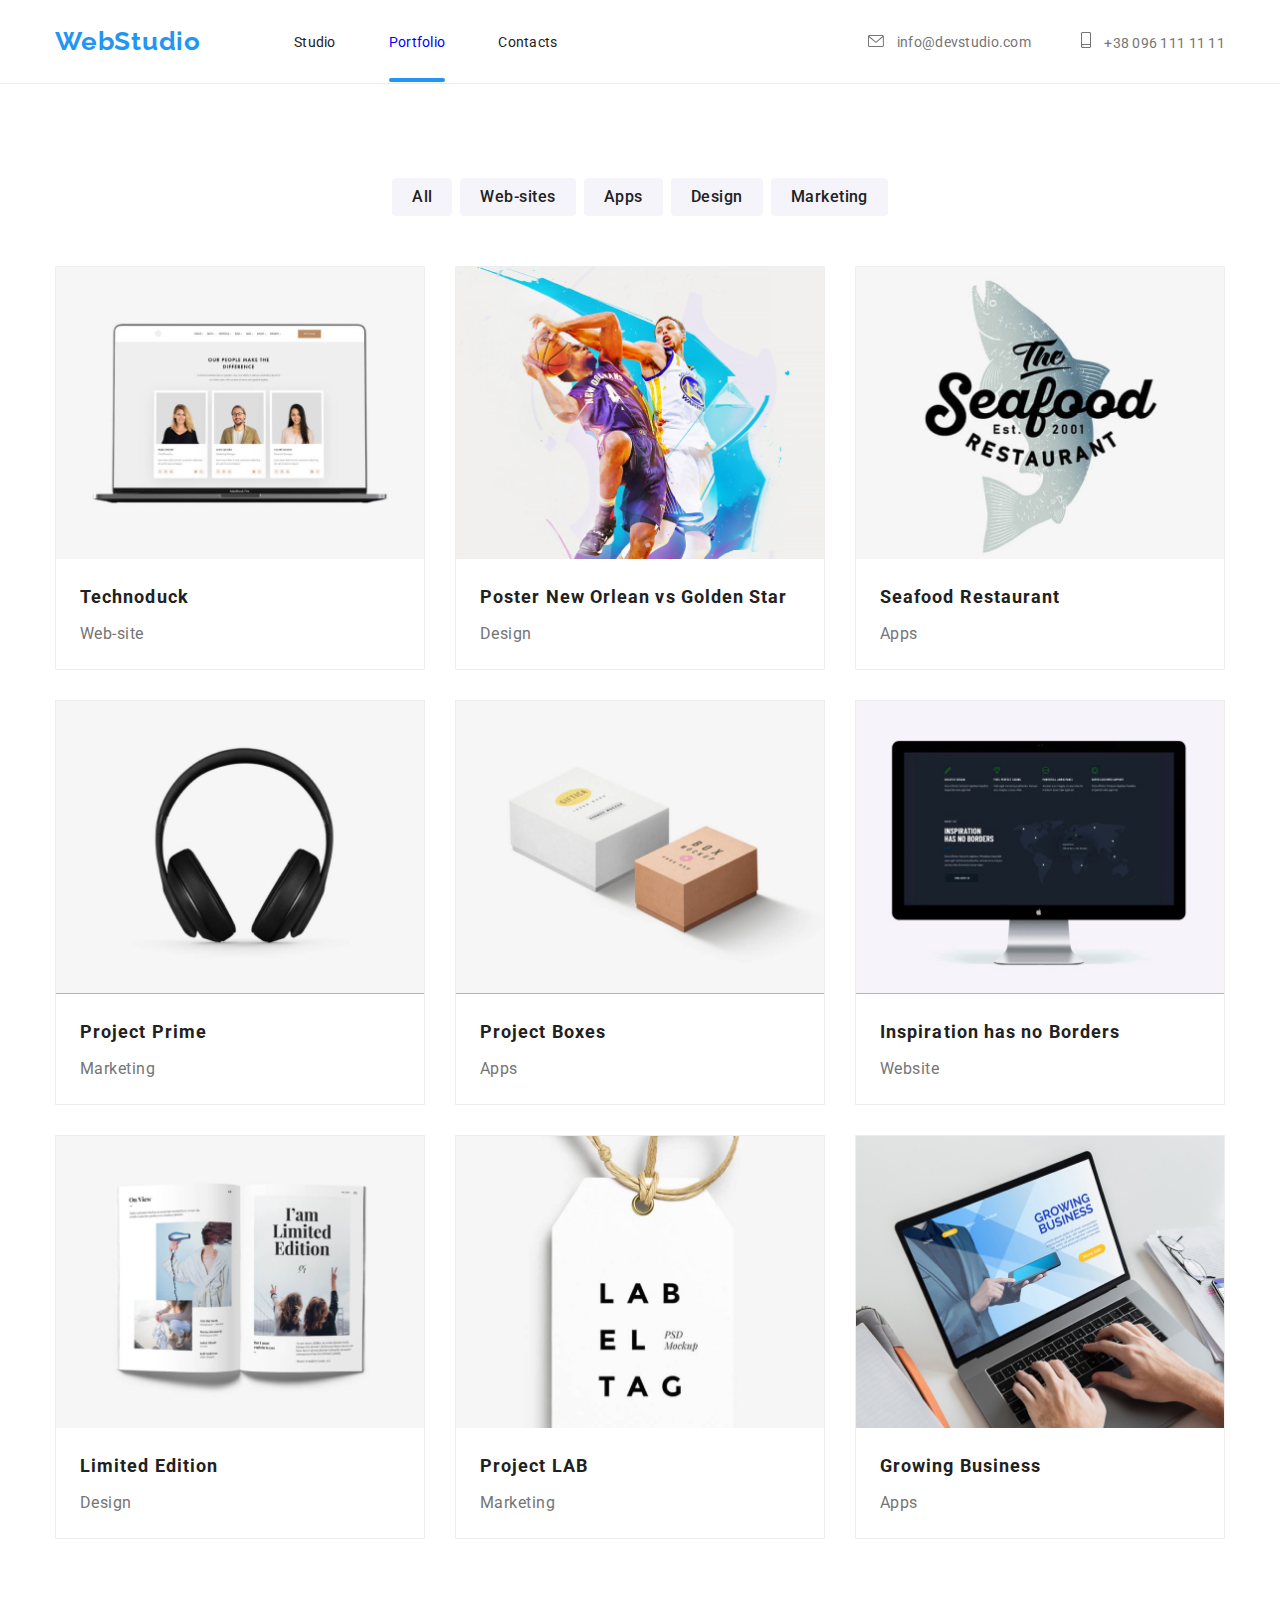
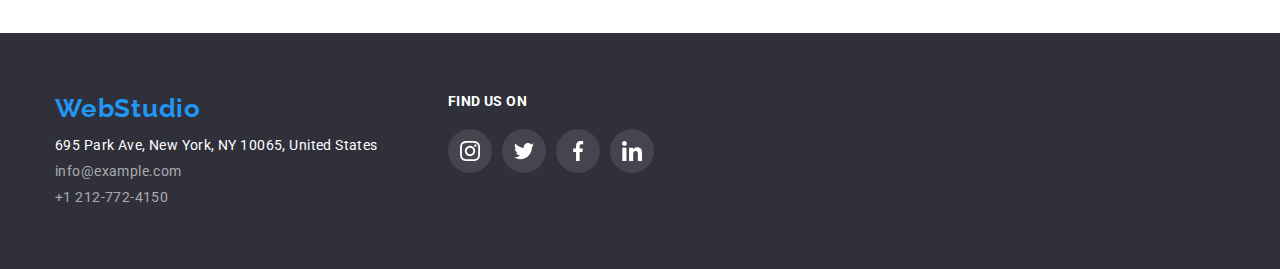
==== portfolio.html @ 6a3356e5 "Added Files" ====
<!DOCTYPE html>
<html lang="en">

<head>
    <meta charset="UTF-8">
    <meta http-equiv="X-UA-Compatible" content="IE=edge">
    <meta name="viewport" content="width=device-width, initial-scale=1.0">
    <link rel="preconnect" href="https://fonts.googleapis.com">
    <link rel="preconnect" href="https://fonts.gstatic.com" crossorigin>
    <link
        href="https://fonts.googleapis.com/css2?family=Raleway:wght@400;500;700;900&family=Roboto:wght@400;500;700;900&display=swap"
        rel="stylesheet">

    <link rel="stylesheet"
        href="https://cdnjs.cloudflare.com/ajax/libs/modern-normalize/1.1.0/modern-normalize.min.css">
    <link rel="stylesheet" href="css/styles.css">
    <title>Main</title>



</head>

<body>
    <header class="header">
        <div class="container header-container">
            <a href="/index.html" class="logo">WebStudio</a>
            <nav>
                <ul class="nav-list">
    
                    <li class="nav-item"><a href="index.html" class="nav-item-link ">Studio</a>
                    </li>
                    <li class="nav-item"><a href="portfolio.html" class="nav-item-link nav-item-link-current">Portfolio</a></li>
                    <li class="nav-item"><a href="#" class="nav-item-link">Contacts</a></li>
                </ul>
            </nav>
    
            <ul class="contacts-list">
            
                <li class="contacts-item"><a href="mailto:example@gmail.ru" class="list-item">
                        <svg width="16" height="12" class="header-icon">
                            <use href="./images/icons.svg#icon-mail"></use>
                        </svg>
                        info@devstudio.com</a></li>
                <li class="contacts-item"><a href="tel:+380961111111" class="list-item">
                        <svg width="10" height="16" class="header-icon">
                            <use href="./images/icons.svg#icon-smartphone"></use>
                        </svg>
                        +38 096 111 11 11</a></li>
            
            
            </ul>
        </div>
    </header>
    <main>
        <section class="portfolio-main">
            <div class="container portfolio-container">
             <ul class="portfolio-nav-list">
                <li class="portfolio-list-item"><button href="all.html" class="portfolio-link-item">All</a></li>
                <li class="portfolio-list-item"><button href="web-sites.html" class="portfolio-link-item">Web-sites</a></li>
                <li class="portfolio-list-item"><button href="apps.html" class="portfolio-link-item">Apps</a></li>
                <li class="portfolio-list-item"><button href="design.html" class="portfolio-link-item">Design</a></li>
                <li class="portfolio-list-item"><button href="marketing.html" class="portfolio-link-item">Marketing</a></li>
             </ul>

          <ul class="portfolio-pictures-list">
            <li class="portfolio-pic-item">
                <div class="card-overlay">
                <img src="images/pic1.jpg" width="370" alt="Technoduck">
                <p class="overlay-text">Technoduck is a state-of-the-art coronavirus distribution platform. Companies use this platform for digital espionage
                and attacks on competitors' secure servers.</p>
                </div>
            <h3 class="portfolio-pic-title">Technoduck</h3>
            <p class="portfolio-pic-text">Web-site</p>
            </li>
            
            <li class="portfolio-pic-item">
                <div class="card-overlay">
                <img src="images/pic2.jpg" width="370" alt="Poster New Orlean vs Golden Star">
                <p class="overlay-text">Technoduck is a state-of-the-art coronavirus distribution platform. Companies use this platform for digital espionage and attacks on competitors' secure servers.</p>
                </div>
            <h3 class="portfolio-pic-title">Poster New Orlean vs Golden Star</h3>
            <p class="portfolio-pic-text">Design</p>
            </li>
            
            <li class="portfolio-pic-item">
                <div class="card-overlay">
                <img src="images/pic3.jpg" width="370" alt="Seafood Restaurant">
                <p class="overlay-text">Technoduck is a state-of-the-art coronavirus distribution platform. Companies use this platform for digital espionage and attacks on competitors' secure servers.</p>
                </div>
            <h3 class="portfolio-pic-title">Seafood Restaurant</h3>
            <p class="portfolio-pic-text">Apps</p>
            </li>

            <li class="portfolio-pic-item">
                <div class="card-overlay">
                <img src="images/pic4.jpg" width="370" alt="Project Prime">
                <p class="overlay-text">Technoduck is a state-of-the-art coronavirus distribution platform. Companies use this platform for digital espionage and attacks on competitors' secure servers.</p>
                </div>
            <h3 class="portfolio-pic-title">Project Prime</h3>
            <p class="portfolio-pic-text">Marketing</p>
            </li>

            <li class="portfolio-pic-item">
                <div class="card-overlay">
                <img src="images/pic5.jpg" width="370" alt="Project Boxes">
                <p class="overlay-text">Technoduck is a state-of-the-art coronavirus distribution platform. Companies use this platform for digital espionage and attacks on competitors' secure servers.</p>
                </div>
            <h3 class="portfolio-pic-title">Project Boxes</h3>
            <p class="portfolio-pic-text">Apps</p>
            </li>

            <li class="portfolio-pic-item">
                <div class="card-overlay">
                <img src="images/pic6.jpg" width="370" alt="Inspiration has no Borders">
                <p class="overlay-text">Technoduck is a state-of-the-art coronavirus distribution platform. Companies use this platform for digital espionage and attacks on competitors' secure servers.</p>
                </div>
            <h3 class="portfolio-pic-title">Inspiration has no Borders </h3>
            <p class="portfolio-pic-text">Website</p>
            </li>

            <li class="portfolio-pic-item">
                <div class="card-overlay">
                <img src="images/pic7.jpg" width="370" alt="Limited Edition">
                <p class="overlay-text">Technoduck is a state-of-the-art coronavirus distribution platform. Companies use this platform for digital espionage and attacks on competitors' secure servers.</p>
                </div>
            <h3 class="portfolio-pic-title">Limited Edition</h3>
            <p class="portfolio-pic-text">Design</p>
            </li>

            <li class="portfolio-pic-item">
                <div class="card-overlay">
                <img src="images/pic8.jpg" width="370" alt="Project LAB">
                <p class="overlay-text">Technoduck is a state-of-the-art coronavirus distribution platform. Companies use this platform for digital espionage and attacks on competitors' secure servers.</p>
                </div>
            <h3 class="portfolio-pic-title">Project LAB</h3>
            <p class="portfolio-pic-text">Marketing</p>
            </li>

            <li class="portfolio-pic-item">
                <div class="card-overlay">
                <img src="images/pic9.jpg" width="370" alt="Growing Business">
                <p class="overlay-text">Technoduck is a state-of-the-art coronavirus distribution platform. Companies use this platform for digital espionage and attacks on competitors' secure servers.</p>
                </div>
            <h3 class="portfolio-pic-title">Growing Business</h3>
            <p class="portfolio-pic-text">Apps</p>
            </li>

          </ul>  
        </div>
        </section>
    </main>

    <footer>
        <section class="footer">
            <div class="container">
                <div class="footer-container">
                    <div class="footer-info">
                        <a href="/index.html" class="logo">WebStudio</a>
                        <address class="address-setter">
                            <ul class="contact-info">
    
                                <li class="footer-contact-info"><a class="contact-item-address"
                                        href="https://goo.gl/maps/mEacjCX5D3Y1zxKS9">695 Park Ave, New York, NY
                                        10065, United States</a></li>
                                <li class="footer-contact-info"><a class="contact-item"
                                        href="mailto:example@gmail.ru">info@example.com</a></li>
                                <li class="footer-contact-info"><a class="contact-item" href="tel:+12127724150">+1
                                        212-772-4150</a></li>
    
                            </ul>
                        </address>
                    </div>
    
                    <div class="footer-social">
                        <h3 class="footer-social-title">FIND US ON</h3>
    
                        <ul class="footer-team-social-list">
                            <li class="team-social-item">
                                <a href="" class="footer-team-social-link">
                                    <svg width="20" height="20" class="team-social-icon">
                                        <use href="./images/icons.svg#icon-instagram"></use>
                                    </svg>
                                </a>
                            </li>
    
                            <li class="team-social-item">
                                <a href="" class="footer-team-social-link">
                                    <svg width="20" height="20" class="team-social-icon">
                                        <use href="./images/icons.svg#icon-twitter"></use>
                                    </svg>
                                </a>
                            </li>
    
                            <li class="team-social-item">
                                <a href="" class="footer-team-social-link">
                                    <svg width="20" height="20" class="team-social-icon">
                                        <use href="./images/icons.svg#icon-facebook"></use>
                                    </svg>
                                </a>
                            </li>
    
                            <li class="team-social-item">
                                <a href="" class="footer-team-social-link">
                                    <svg width="20" height="20" class="team-social-icon">
                                        <use href="./images/icons.svg#icon-linkedin"></use>
                                    </svg>
                                </a>
                            </li>
    
                        </ul>
                    </div>
    
                </div>
    
    
        </section>
    </footer>
     
</body>

</html>
---- css/styles.css ----
:root{
    --time: 250ms;
    --time-function: cubic-bezier(0.4, 0, 0.2, 1);
    --accent-color: #2196F3;
}


* {
    padding: 0;
    margin: 0;
    box-sizing: border-box;
}

ul {
    list-style: none;
}

a {
    text-decoration: none;
}

img {
    max-width: 100%;
    height: auto;
    display:block;
} 

.container {
    padding-left: 15px;
    padding-right: 15px;
    width:1200px;
    margin: 0 auto;
}

body {
    font-family: 'Roboto', sans-serif;
}

/* HEADER CLASS*/

.header {
    border-bottom: 1px solid #ececec;
}

.logo {
    text-decoration: none;
    font-family: 'Raleway';
    font-weight: 700;
    font-size: 26px;
    line-height: calc(31/26);
    letter-spacing: 0.03em;
    color: var(--accent-color)

}

.header-container {
    display: flex;
    align-items: center;
}

.nav-list {
    display: flex;
    align-items: center;
    margin-left: 93px;
}

.nav-item:not(:last-child) {
    margin-right:53px;
}


.nav-item-link {
    padding-top: 32px;
    padding-bottom: 32px;
    display: block;
    font-weight: 500px;
    font-size: 14px;
    line-height: calc(16/14);
    letter-spacing: 0.02em;
    color: #212121;
    position: relative;
    transition: color var(--time) var(--time-function);
}

.nav-item-link::after {
    content: "";
    position: absolute;
    left: 0;
    bottom: 0;
    display: block;
    width: 100%;
    height: 4px;
    border-radius: 2px;
    background-color: var(--accent-color);
    transform: scaleX(0);
    transition: transform var(--time) var(--time-function);
    transform-origin: left;
}  

.nav-item-link:hover::after,
.nav-item-link:focus::after{
    transform: scaleX(1);
}

.nav-item-link:hover,
.nav-item-link:focus {
    color: var(--accent-color);
}

.nav-item-link-current {
    color: blue;
}

.nav-item-link-current::after {
    content: "";
    position: absolute;
    left: 0;
    bottom: 0;
    display: block;
    width: 100%;
    height:4px;
    border-radius:2px ;
    background-color: var(--accent-color);
    transform: scaleX(1);
}

.nav-item-link:active {
    color: purple;
}

.contacts-list {
    display: flex;
    margin-left: auto;
    align-items: center;
}

.contacts-item:not(:last-child) {
    margin-right: 50px;
}

.contacts-list .list-item {
    padding-top: 32px;
    padding-bottom: 32px;
    display: block;
    font-weight: 500px;
    font-size: 14px;
    line-height: calc(16/14);
    letter-spacing: 0.02em;
    color: #757575;
    display: flex;
    align-items: center;
    transition: color var(--time) var(--time-function);
}


.contacts-list .list-item:hover,
.contacts-list .list-item:focus {
    color: var(--accent-color);
}

.contacts-list .list-item:active {
    color: purple;
}

.contacts-list .list-item {
    display:block;
    position: relative;
}

.contacts-list .list-item::after {
    content: "";
    position: absolute; 
    left: 0;
    bottom: 0;
    display: block;
    width: 100%;
    height: 4px;
    border-radius: 2px;
    background-color: var(--accent-color);
    transform: scaleX(0);
    transition: transform var(--time) var(--time-function);
    transform-origin: left;
}

.contacts-list .list-item:hover::after{
    transform: scaleX(1);
}

/* HERO CLASS */

.hero {
    padding-top: 200px;
    padding-bottom: 200px;
    background-color:#2F303A;
    background-image:linear-gradient(rgba(47, 48, 58, 0.4),rgba(47, 48, 58, 0.4)), url(../images/backgroundImage.jpg);
    background-position: center;
    background-repeat: no-repeat;
    background-size: cover;
}

.hero-title {
    text-align: center;
    font-weight: 900;
    font-size: 44px;
    line-height: calc(60/44);
    letter-spacing: 0.06em;
    text-transform: uppercase;
    color: #FFFFFF;
    margin-left: 252px;
    margin-right: 252px;
}

.button-section {
    margin: 0 auto;
    display:block;
    border-radius: 4px;
}

.button-section {
    margin-top: 30px;
    background: var(--accent-color);
    box-shadow: 0px 4px 4px rgba(0, 0, 0, 0.15);
    border-radius: 4px;
    border: none;
    font-weight: 700;
    font-size: 16px;
    line-height: calc(30/16);
    align-items: center;
    letter-spacing: 0.06em;
    color: #FFFFFF;
    cursor: pointer;
    padding: 10px 20px;
    transition: color var(--time) var(--time-function);
}

.button-section:hover,
.button-section:focus {
    color: #212121;
}

/* FEATURES CLASS */

.features {
    padding-top: 94px;
    padding-bottom: 100px;
}

.features-list {
    display: flex;
}

.features-item {
    width: 270px;
}

.features-item:not(:last-child){
    margin-right: 30px;
}

.features-headers{
    margin-bottom: 9px;
    font-weight: 700;
    font-size: 14px;
    line-height: calc(16/14);
    letter-spacing: 0.03em;
    text-transform: uppercase;
    color: #212121;
}

.features-text {
    font-size: 14px;
    line-height: calc(24/14);
    color: #757575;
}


/*WORK SECTION CLASS*/
.work-section{
    padding-bottom: 94px;
}

.work-title {
    text-align: center;
    margin-bottom: 50px;
    font-style: normal;
    font-weight: 700;
    font-size: 36px;
    line-height: calc(42/36);
    text-align: center;
    letter-spacing: 0.03em;
    margin-bottom: 50px;
}

.work-list {
    
    display: grid;
    grid-template-columns: 1fr 1fr 1fr;
    grid-gap: 30px;
}


.work-item {
    position: relative;
}


.work-item-image {
    
    
}

.item-text-area {
    position: absolute;
    
    height: 70px;
    width: 100%;
    display: flex;
    align-items: center;
    justify-content: center;
    background-color: rgba(47, 48, 58, 0.8);
    bottom: 0px;
}

.item-text {
font-family: 'Roboto';
font-style: normal;
font-weight: 700;
font-size: 14px;
line-height: 16px;
text-align: center;
letter-spacing: 0.03em;
text-transform: uppercase;
color: #FFFFFF;
}

/* TEAM SECTION CLASS */

.team-section {
    padding-top: 94px;
    padding-bottom: 94px;
    background-color: #F5F4FA;
}

.team-title {
    padding-bottom: 50px;
    text-align: center;
    font-style: normal;
    font-weight: 700;
    font-size: 36px;
    line-height: calc(42/36);
    text-align: center;
    letter-spacing: 0.03em;
    color: #212121;
}

.team-list {
    display: grid;
    grid-template-columns: 1fr 1fr 1fr 1fr;
    grid-gap: 30px;
}

.team-item {
    background-color: #FFFFFF;
}


.team-item-title {
    padding-top: 30px;
    margin-bottom: 10px;
    font-style: normal;
    font-weight: 500;
    font-size: 16px;
    line-height: calc(19/16);
    text-align: center;
    letter-spacing: 0.03em;
    color: #212121;
}

.team-item-text {
    font-size: 16px;
    line-height: calc(19/16);
    text-align: center;
    letter-spacing: 0.03em;
    color: #757575;
}

/* TEAM ICONS */

.team-social-link {
    width: 44px;
    height: 44px;
    display: flex;
    align-items: center;
    justify-content: center;
    border-radius: 50%;
    color: #AFB1B8;
    transition: color var(--time) var(--time-function), background-color var(--time) var(--time-function);
}

.team-social-link:hover,
.team-social-link:focus {
    background-color: var(--accent-color);
    color: #FFFFFF;

}

.team-social-list {
    margin-top: 16px;
    margin-bottom: 30px;
    display: flex;
    justify-content: center;
}


.team-social-icon {
    fill: currentColor;
}

.team-social-item:not(:first-child) {
    margin-left: 10px;
}



/*
.team-icon-instagram {
    margin-top: 28px;
    margin-left: 44px;
    margin-bottom: 42px;
    margin-right: 22px;
    fill: #757575;
    cursor: pointer;
}

.team-icon-twitter {
    margin-top: 28px;
    margin-bottom: 42px;
    margin-right: 22px;
    fill: #757575;
    cursor: pointer;
}

.team-icon-facebook {
    margin-top: 28px;
    margin-bottom: 42px;
    margin-right: 22px;
    fill: #757575;
    cursor: pointer;
}

.team-icon-linkedin {
    margin-top: 28px;
    margin-bottom: 42px;
    fill: #757575;
    cursor: pointer;
} */

/* CUSTOMER-SECTION CLASS*/

.customer-section {
    padding-top: 94px;
    padding-bottom: 94px;
}

/*FOOTER CLASS*/

.footer {
    padding-top: 60px;
    padding-bottom: 60px;
    background-color: #2F303A;
    
}

.footer-container {
    display: flex;
}

.footer-info {
    display: flex;
    flex-direction: column;
}

.footer-social {
    margin-left: 70px;

}

.footer .logo {
    margin-bottom: 9px;
}

.contact-item-address {
    font-family: 'Roboto';
    font-size: 14px;
    line-height: calc(24/14);
    letter-spacing: 0.03em;
    color: #FFFFFF;
    font-style: normal;
    transition: color var(--time) var(--time-function);
}

.contact-item {
    font-family: 'Roboto';
    font-size: 14px;
    line-height: calc(24/14);
    letter-spacing: 0.03em;
    color: rgba(255, 255, 255, 0.6);
    font-style: normal;
    transition: color var(--time) var(--time-function);
}

.footer-contact-info:not(:last-child) {
    margin-bottom: 2px;
}

.contact-item-address:hover,
.contact-item-address:focus {
    color: var(--accent-color);
}

.contact-item-address:active {
    color: purple;
}

.contact-item:hover,
.contact-item:focus {
    color: var(--accent-color);
}

.contact-item:active {
    color: purple;
}

.footer-social-title {
    font-style: normal;
    font-weight: 700;
    font-size: 14px;
    line-height: calc(16/14);
    letter-spacing: 0.03em;
    text-transform: uppercase;
    color: #FFFFFF;
    margin-bottom: 20px;
}

.footer-team-social-list {
    display: flex;
}

.footer-team-social-link {
    width: 44px;
    height: 44px;
    display: flex;
    align-items: center;
    justify-content: center;
    border-radius: 50%;
    color: #FFFFFF;
    background: rgba(255, 255, 255, 0.1);
    transition: background-color var(--time) var(--time-function);
}

.footer-team-social-link:hover,
.footer-team-social-link:focus {
    background-color: var(--accent-color);
}
/*PORTFOLIO MAIN CLASS*/



.portfolio-main {
    padding-top: 94px;
    padding-bottom: 94px; 
}

.portfolio-container {
    display: flex;
    flex-direction: column;
    
}

.portfolio-nav-list {
    display: flex;
    justify-content: center;
    margin-bottom: 50px;
    
}

.portfolio-list-item:not(:last-child) {
    margin-right: 8px;
}

.portfolio-link-item {
    border: none;
    cursor: pointer;
    padding-top: 6px;
    padding-bottom: 6px;
    padding-left: 20px;
    padding-right: 20px;
    font-family: 'Roboto';
    font-weight: 500;
    font-size: 16px;
    line-height: 162%;
    text-align: center;
    letter-spacing: 0.03em;
    color: #212121;
    background: #F5F4FA;
    border-radius: 4px;
    align-items: center;
}


.portfolio-link-item:hover,
.portfolio-list-item:focus {
    background-color: var(--accent-color);
    color: #FFFFFF
}

.portfolio-link-item:active {
    color: purple;
}

.portfolio-pictures-list {
    display: grid;
    grid-template-columns: 1fr 1fr 1fr;
    grid-gap: 30px;
}

.portfolio-pic-title {
    padding-top: 20px;
    padding-bottom: 4px;
    font-style: normal;
    font-weight: 700;
    font-size: 18px;
    line-height: calc(36/18);
    letter-spacing: 0.06em;
    color: #212121;
    margin-left: 24px;
}

.portfolio-pic-text {
    margin-bottom: 20px;
    font-size: 16px;
    line-height: calc(30/16);
    letter-spacing: 0.03em;
    font-weight: 400px;
    color: #757575;
    margin-left: 24px;
}

.portfolio-pic-item {
    background-color: #FFFFFF;
    border: 1px solid #EEEEEE;
}

.portfolio-pic-item:hover,
.portfolio-pic-item:focus {
    box-shadow: 0px 1px 1px rgba(0, 0, 0, 0.12), 0px 4px 4px rgba(0, 0, 0, 0.06), 1px 4px 6px rgba(0, 0, 0, 0.16);
}

.portfolio-pic-item:hover .overlay-text,
.portfolio-pic-item:focus .overlay-text {
    transform: translateY(0%);
}

.card-overlay {
    position: relative;
    overflow: hidden;
}

.overlay-text {
    font-family: 'Roboto';
    font-style: normal;
    font-weight: 400;
    font-size: 18px;
    line-height: calc(28/18);
    letter-spacing: 0.03em;
    color: #FFFFFF;
    background-color: rgba(33, 150, 243, 0.9);
    position: absolute;
    top:0;
    left:0;
    height: 100%;
    padding-top: 63px;
    padding-left: 24px;
    padding-right: 24px;
    transform: translateY(100%);
    transition: transform 250ms cubic-bezier(0.165, 0.84, 0.44, 1);
    
}

/* ICON CLASSES */

/* HEADER ICONS */
.header-icon {
    margin-right: 10px;
    fill:currentColor;
}

/* FEATURES ICONS */
.icon-wrapper {
    width: 270px;
    height: 120px;
    background: #F5F4FA;
    border-radius: 4px;
    display: flex;
    align-items: center;
    justify-content: center;
    margin-bottom: 30px;
}



/* CUSTOMER ICONS */

.customer-title {
    font-style: normal;
    font-weight: 700;
    font-size: 36px;
    line-height: calc(42/36);
    text-align: center;
    letter-spacing: 0.03em;
    margin-bottom: 50px;
}

.customer-list {
    display: flex;
}

.customer-item:not(:first-child) {
    margin-left: 30px;
}

.customer-link {
    width: 170px;
    height: 92px;
    display: flex;
    align-items: center;
    justify-content: center;
    border: 1px solid #AFB1B8;
    border-radius: 4px;
    color: #AFB1B8;
    transition: color var(--time) var(--time-function), border-color var(--time) var(--time-function);
}


.customer-icon {
    fill: currentColor;
}

.customer-link:hover,
.customer-link:focus {
    color: var(--accent-color);
    border-color: var(--accent-color);
}

/* MODAL WINDOW CLASS */

.backdrop {
    position: fixed;
    height: 100vh;
    width:100vw;
    background-color: rgba(0, 0, 0, 0.2);
    top: 0;
    left: 0;
    opacity: 1;
    visibility: visible;
}

.is-hidden {
    opacity: 0;
    visibility: hidden;
    pointer-events: none;
}

.modal-window {
    position: absolute;
    min-height: 581px;
    width: 528px;
    background-color: #FFFFFF;
    box-shadow: 0px 1px 3px rgba(0, 0, 0, 0.12), 0px 1px 1px rgba(0, 0, 0, 0.14), 0px 2px 1px rgba(0, 0, 0, 0.2);
    border-radius: 4px;
    left: 50%;
    top: 50%;
    transform: translate(-50%, -50%);
}

.modal-button {
    background-color: white;
    width: 30px;
    height: 30px;
    border-radius: 50%;
    border: 1px solid rgba(0, 0, 0, 0.1);
    color: #000000;
    display: flex;
    align-items: center;
    justify-content: center;
    position: absolute;
    top:8px;
    right:8px;
    cursor: pointer;
}

.modal-button:hover,
.modal-button:focus {
    background-color: red;
    color: #FFFFFF;
}
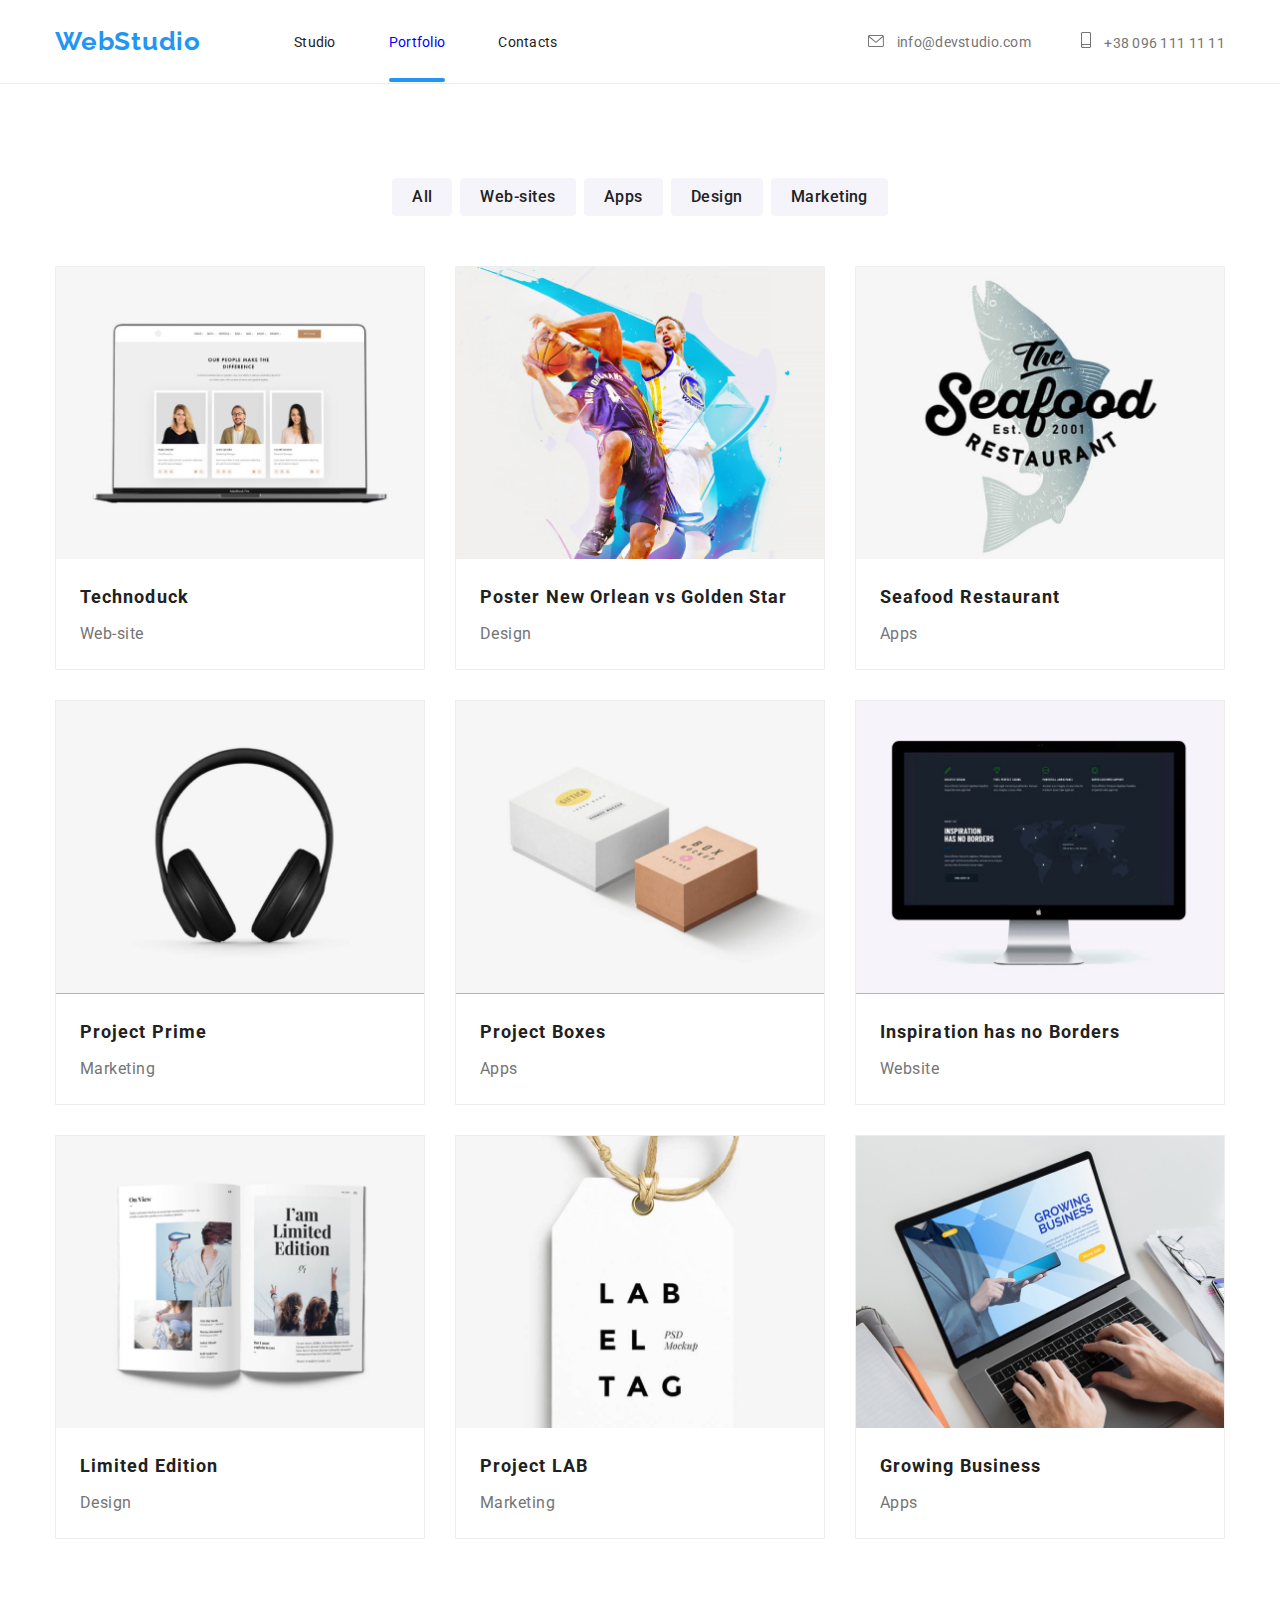
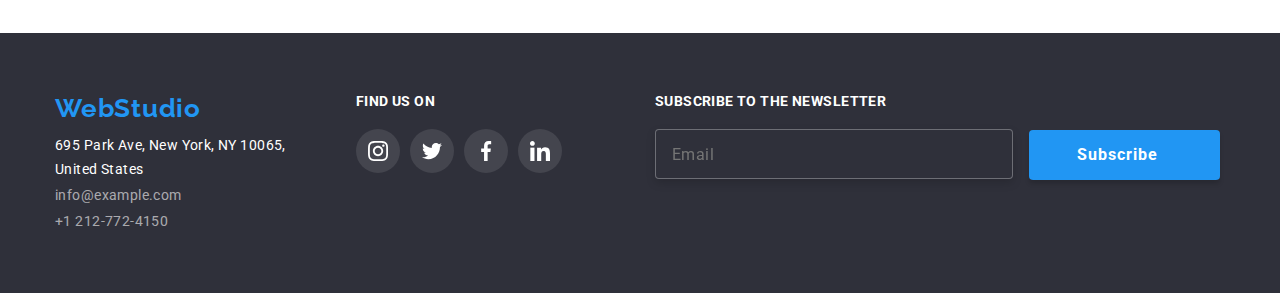
==== commit 8806a090: "Draft3" ====
--- a/portfolio.html
+++ b/portfolio.html
@@ -161,7 +161,7 @@
     
                                 <li class="footer-contact-info"><a class="contact-item-address"
                                         href="https://goo.gl/maps/mEacjCX5D3Y1zxKS9">695 Park Ave, New York, NY
-                                        10065, United States</a></li>
+                                        10065, <br/>United States</a></li>
                                 <li class="footer-contact-info"><a class="contact-item"
                                         href="mailto:example@gmail.ru">info@example.com</a></li>
                                 <li class="footer-contact-info"><a class="contact-item" href="tel:+12127724150">+1
@@ -209,6 +209,25 @@
     
                         </ul>
                     </div>
+
+                    <div class="footer-form-section">
+                    
+                        <form class="footer-form">
+                            <label for="Email">
+                                <span class="footer-form-title">SUBSCRIBE TO THE NEWSLETTER</span>
+                                <input class="footer-input-space" type="email" name="email" id="Email" placeholder="Email">
+                                <button type="submit" class="footer-form-button">
+                                    <div class="footer-form-button-details"><span class="footer-form-button-text">Subscribe</span>
+                                        <span class="footer-form-button-icon">
+                                            <svg width="24" height="24" class="footer-form-icon">
+                                                <use href="./images/icons.svg#icon-send"></use>
+                                            </svg>
+                                        </span>
+                                    </div>
+                                </button>
+                            </label>
+                        </form>
+                    </div>
     
                 </div>
     
--- a/css/styles.css
+++ b/css/styles.css
@@ -801,6 +801,227 @@
 
 .modal-button:hover,
 .modal-button:focus {
-    background-color: red;
+
+    color: var(--accent-color);
+}
+
+.modal-window-title {
+    color: #212121;
+    text-align: center;
+    margin-top: 40px;
+    font-weight: 700;
+    font-size: 20px;
+    line-height: calc(23/20);
+    text-align: center;
+    letter-spacing: 0.03em;
+}
+
+.modal-window-form {
+margin-top: 12px;
+margin-left: 40px;
+}
+
+.supplied-information-item {
+    margin-bottom: 10px;
+    cursor: pointer;
+}
+
+.supplied-information-comment {
+    margin-bottom: 20px;
+}
+
+.personal-details {
+    
+    font-weight: 400;
+    font-size: 12px;
+    line-height: calc(14/12);
+    margin-bottom: 4px;
+    letter-spacing: 0.01em;
+    color: #757575;
+}
+
+.input-space {
+    width: 448px;
+    height: 40px;
+    border: 1px solid rgba(33, 33, 33, 0.2);
+    border-radius: 4px;
+    padding-left: 42px;
+    font-weight: 400px;
+    font-size: 14px;
+    line-height: calc(16/14);
+    letter-spacing: 0.01em;
+    transition: border-color var(--time) var(--time-function);
+}
+
+.input {
+position: relative;
+display: block;
+width: 100%;
+height: 100%;
+transition: color var(--time) var(--time-function);
+}
+
+.form-icon {
+   position: absolute;
+   left:15px;
+   top:14px;
+}
+
+.comments-input {
+    
+}
+
+.comments-input-space {
+    padding-top: 12px;
+    padding-left: 16px;
+    padding-right: 16px;
+    padding-bottom: 12px;
+    width: 448px;
+    height: 120px;
+    border: 1px solid rgba(33, 33, 33, 0.2);
+    border-radius: 4px;
+    font-weight: 400px;
+    font-size: 14px;
+    line-height: calc(16/14);
+    letter-spacing: 0.01em;
+    transition: border-color var(--time) var(--time-function);
+}
+
+.checkbox-text {
+    margin-left: 9px;
+}
+
+.checkbox-text-contd {
+    display: block;
+    margin-left: 26px;
+}
+
+.checkbox-section {
+    margin-bottom: 30px;
+}
+
+.send-button {
+    padding: 10px 80px;
+    background: #188CE8;
+    box-shadow: 0px 4px 4px rgba(0, 0, 0, 0.15);
+    border-radius: 4px;
+    font-family: 'Roboto';
+    font-style: normal;
+    font-weight: 700;
+    font-size: 16px;
+    line-height: calc(30/16);
+    display: flex;
+    align-items: center;
+    letter-spacing: 0.06em;
     color: #FFFFFF;
+    border: none;
+    margin: 0 auto;
+    margin-bottom: 40px;
+    cursor: pointer;
+    transition: color var(--time) var(--time-function);
+}
+
+.send-button:hover,
+.send-button:focus {
+    color: #212121;
+}
+
+.input:hover,
+.input:focus {
+    color: var(--accent-color);
+}
+
+.input-space:hover,
+.input-space:focus {
+    border-color: var(--accent-color);
+    cursor: pointer;
+}
+
+.form-icon {
+    fill: currentColor;
+}
+
+.comments-input-space:hover,
+.comments-input-space:focus {
+border-color: var(--accent-color);
+cursor: pointer;
+}
+
+.footer-form-section {
+    margin-left: 93px;
+}
+
+.footer-form-title {
+    display: block;
+    font-weight: 700;
+    font-size: 14px;
+    line-height: 16px;
+    letter-spacing: 0.03em;
+    text-transform: uppercase;
+    color: #FFFFFF;
+}
+
+.footer-input-space {
+    margin-top: 20px;
+    width: 358px;
+    height: 50px;
+    border: 1px solid rgba(255, 255, 255, 0.3);
+    filter: drop-shadow(0px 4px 4px rgba(0, 0, 0, 0.15));
+    border-radius: 4px;
+    background-color: #2F303A;
+    color: #FFFFFF;
+    font-weight: 400;
+    font-size: 16px;
+    line-height: calc(20/16);
+    letter-spacing: 0.03em;
+    padding-top: 15px;
+    padding-bottom: 15px;
+    padding-left: 16px;
+    transition: border-color var(--time) var(--time-function);
+}
+
+.footer-input-space:hover,
+.footer-input-space:focus {
+    border-color: var(--accent-color);
+    cursor: pointer;
+}
+
+.footer-form-icon {
+    fill: currentColor;
+}
+
+.footer-form-button {
+    margin-left: 12px;
+    background-color: var(--accent-color);
+    box-shadow: 0px 4px 4px rgba(0, 0, 0, 0.15);
+    border-radius: 4px;
+    cursor: pointer;
+    color: #FFFFFF;
+    padding-top: 10px;
+    padding-bottom: 10px;
+    padding-left: 48px;
+    padding-right: 28px;
+    transition: color var(--time) var(--time-function);
+    border: none;
+}
+    
+    .footer-form-button:hover,
+    .footer-form-button:focus {
+        color: #212121;
+    }
+
+.footer-form-button-details {
+    display: flex;
+    align-items: center;
+}
+
+.footer-form-button-text {
+    font-weight: 700;
+    font-size: 16px;
+    line-height: calc(30/16);
+    letter-spacing: 0.06em;
+}
+
+.footer-form-button-icon {
+    margin-left: 10px;
 }